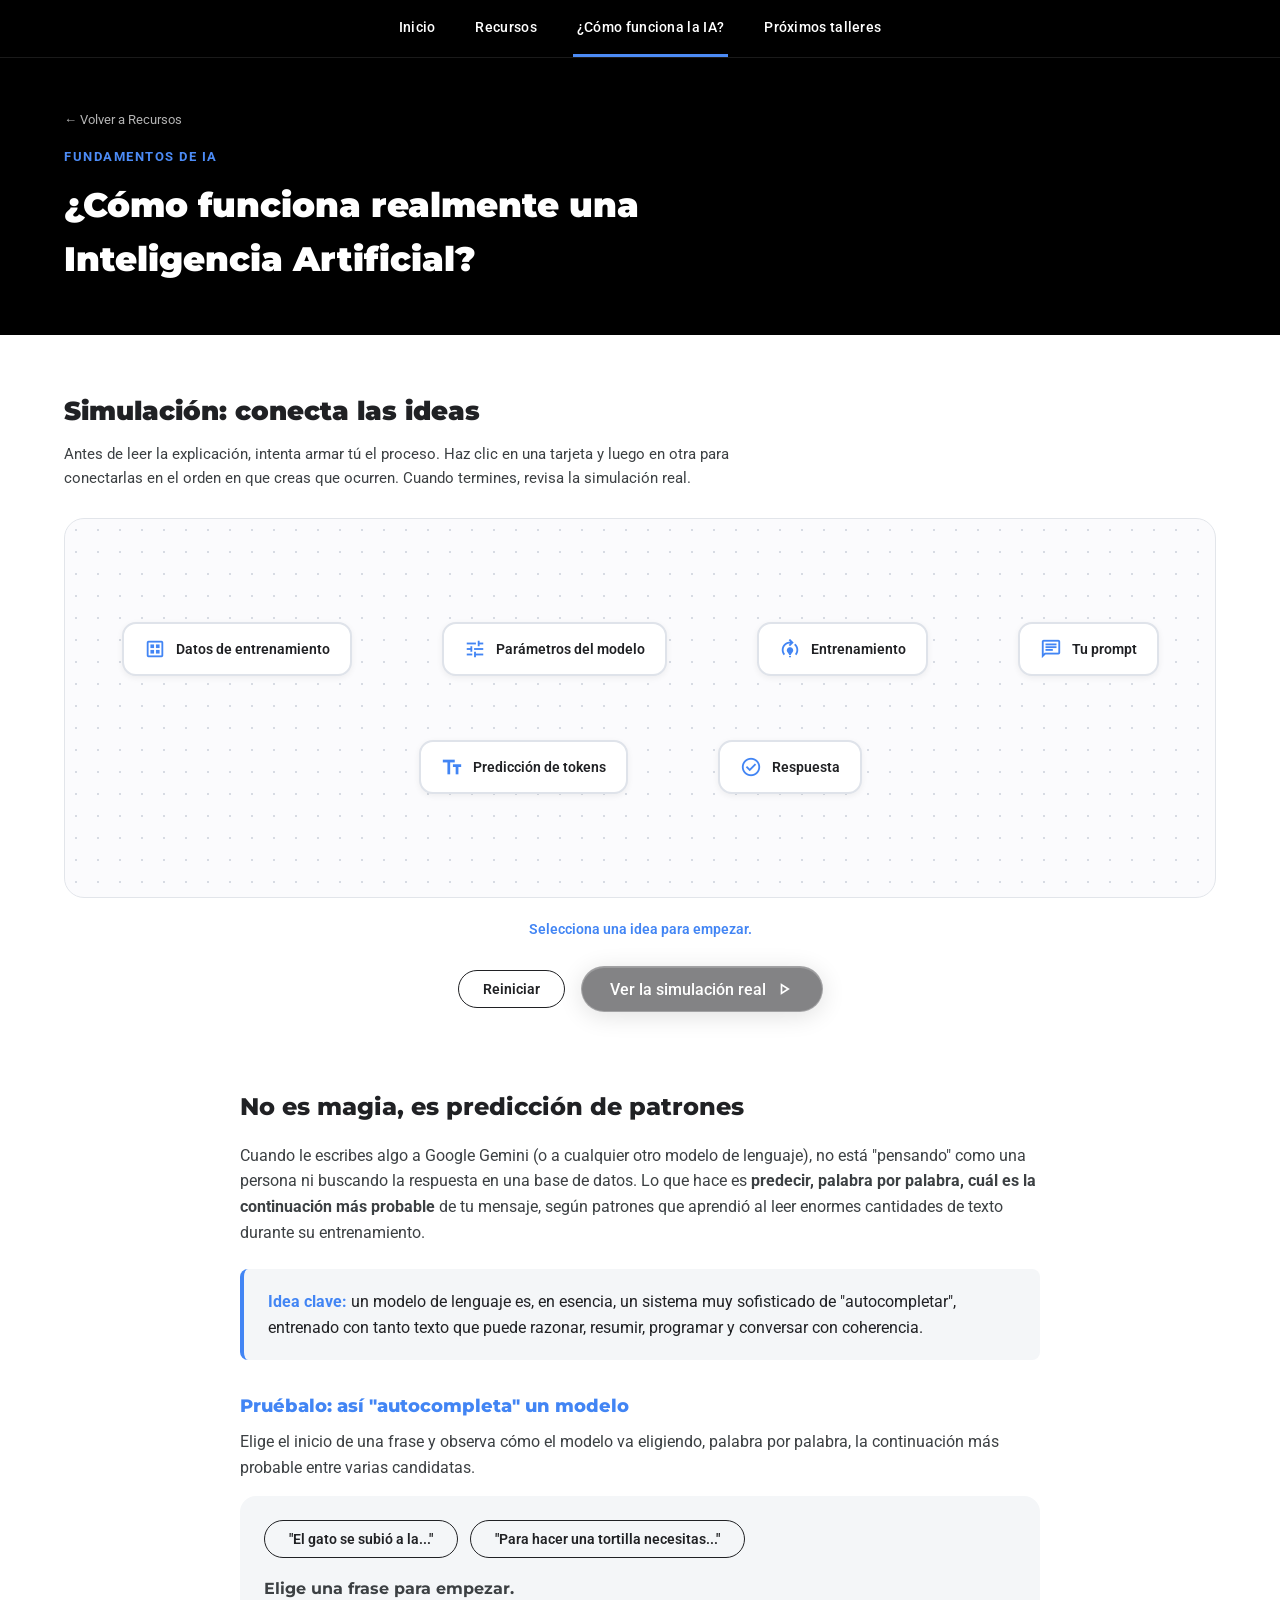
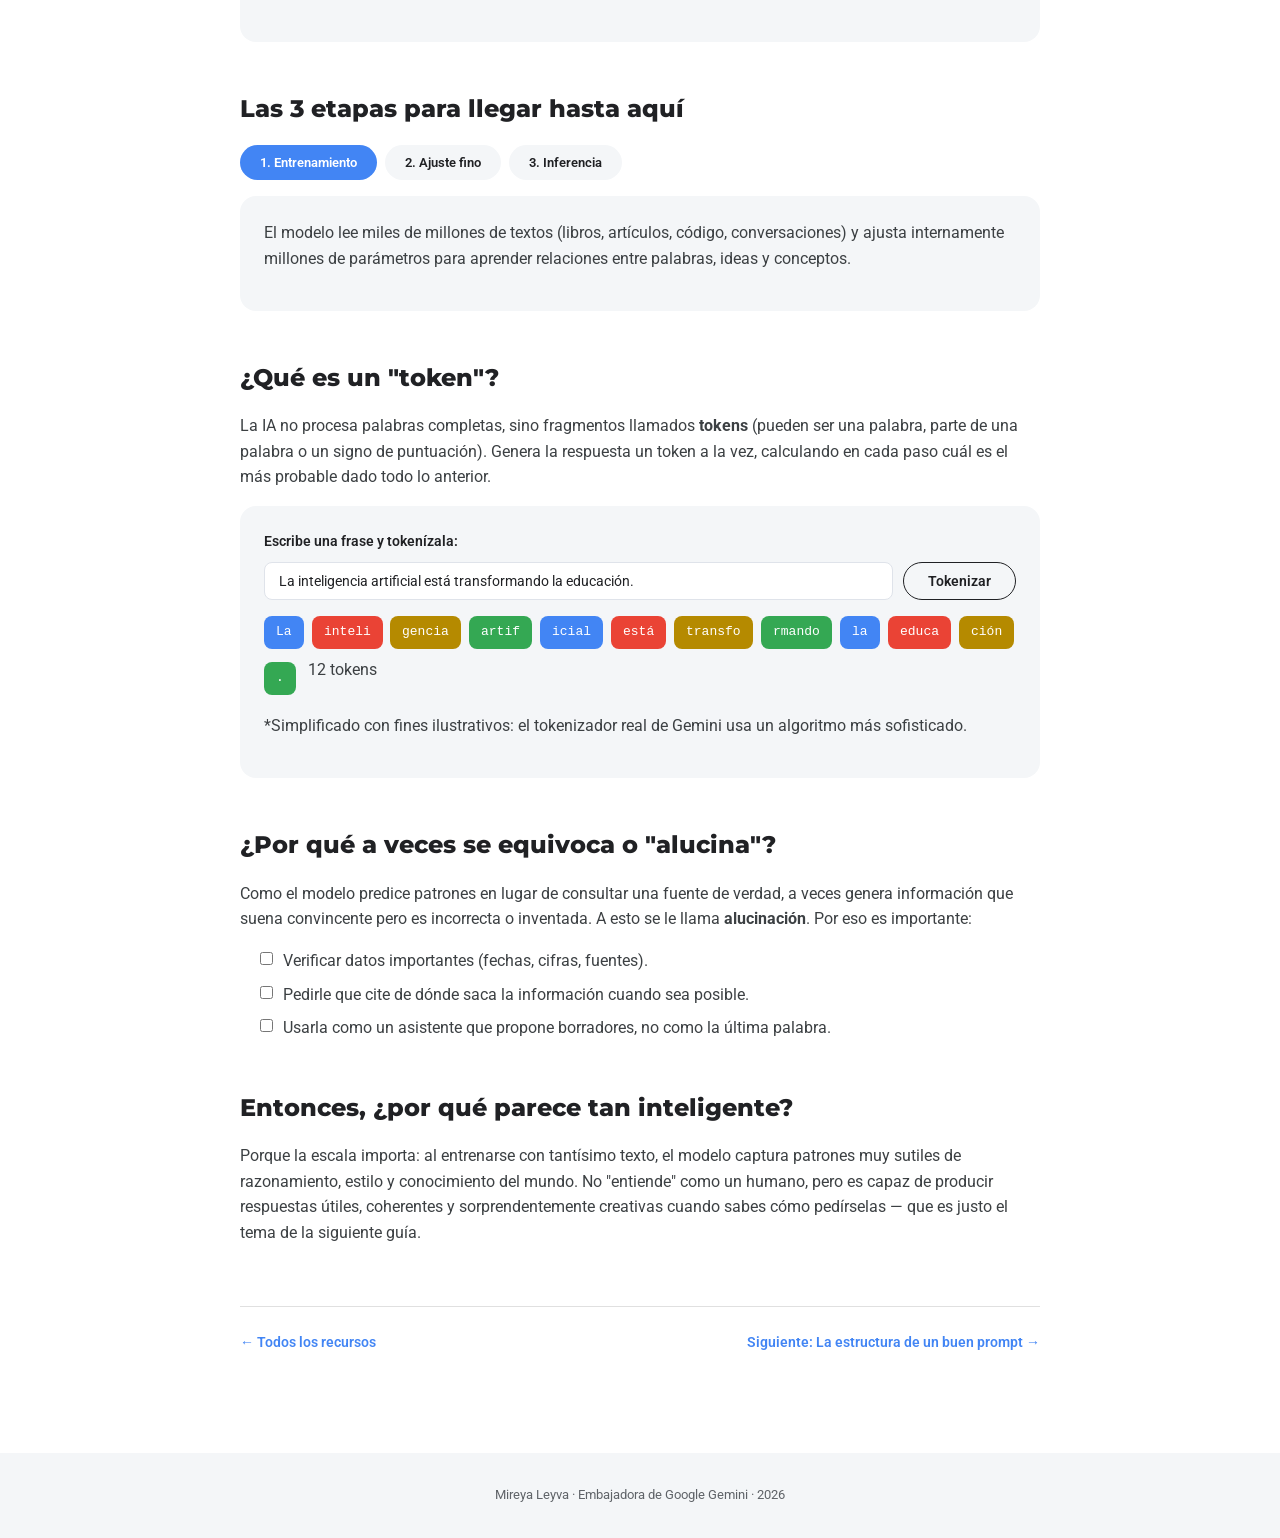
==== como-funciona-la-ia.html @ 9c5fc7ad "Sitio de Embajadora de Google Gemini - versión inicial Landing personal, hub de recursos con guías i" ====
<!doctype html>
<html lang="es">
  <head>
    <meta charset="UTF-8" />
    <meta name="viewport" content="width=device-width, initial-scale=1.0" />
    <title>¿Cómo funciona la IA? | Mireya Leyva - Embajadora de Google Gemini</title>
    <link rel="preconnect" href="https://fonts.googleapis.com" />
    <link rel="preconnect" href="https://fonts.gstatic.com" crossorigin />
    <link
      href="https://fonts.googleapis.com/css2?family=Montserrat:wght@700;800;900&family=Roboto:wght@400;500;700&display=swap"
      rel="stylesheet"
    />
    <link
      href="https://fonts.googleapis.com/css2?family=Material+Symbols+Outlined:opsz,wght,FILL,GRAD@20..48,100..700,0..1,-50..200"
      rel="stylesheet"
    />
    <link rel="stylesheet" href="styles.css" />
  </head>
  <body>
    <nav class="site-nav">
      <div class="container">
        <a href="index.html">Inicio</a>
        <a href="recursos.html">Recursos</a>
        <a href="como-funciona-la-ia.html" class="active">¿Cómo funciona la IA?</a>
        <a href="proximos-talleres.html">Próximos talleres</a>
      </div>
    </nav>

    <header class="content-hero">
      <div class="container">
        <a href="recursos.html" class="breadcrumb">← Volver a Recursos</a>
        <span class="content-kicker">Fundamentos de IA</span>
        <h1>¿Cómo funciona realmente una Inteligencia Artificial?</h1>
      </div>
    </header>

    <main>
      <section class="pizarra-section">
        <div class="container">
          <h2 class="pizarra-heading">Simulación: conecta las ideas</h2>
          <p class="pizarra-subtitle">
            Antes de leer la explicación, intenta armar tú el proceso. Haz
            clic en una tarjeta y luego en otra para conectarlas en el orden
            en que creas que ocurren. Cuando termines, revisa la simulación
            real.
          </p>

          <div class="pizarra reveal" id="pizarra">
            <svg class="pizarra-lines" id="pizarraLines"></svg>
            <div class="pizarra-nodes">
              <div class="pizarra-node" data-id="datos">
                <span class="icon material-symbols-outlined" aria-hidden="true">dataset</span>
                Datos de entrenamiento
              </div>
              <div class="pizarra-node" data-id="parametros">
                <span class="icon material-symbols-outlined" aria-hidden="true">tune</span>
                Parámetros del modelo
              </div>
              <div class="pizarra-node" data-id="entrenamiento">
                <span class="icon material-symbols-outlined" aria-hidden="true">model_training</span>
                Entrenamiento
              </div>
              <div class="pizarra-node" data-id="prompt">
                <span class="icon material-symbols-outlined" aria-hidden="true">chat</span>
                Tu prompt
              </div>
              <div class="pizarra-node" data-id="token">
                <span class="icon material-symbols-outlined" aria-hidden="true">text_fields</span>
                Predicción de tokens
              </div>
              <div class="pizarra-node" data-id="respuesta">
                <span class="icon material-symbols-outlined" aria-hidden="true">check_circle</span>
                Respuesta
              </div>
            </div>
          </div>

          <p class="pizarra-caption" id="pizarraCaption">Selecciona una idea para empezar.</p>

          <div class="pizarra-actions">
            <button type="button" class="btn-outline" id="pizarraReset">Reiniciar</button>
            <button type="button" class="btn-black-pill" id="pizarraSimulate">
              Ver la simulación real
              <span class="icon material-symbols-outlined" aria-hidden="true">play_arrow</span>
            </button>
          </div>
        </div>
      </section>

      <article class="content-body container">
        <h2>No es magia, es predicción de patrones</h2>
        <p>
          Cuando le escribes algo a Google Gemini (o a cualquier otro modelo de
          lenguaje), no está "pensando" como una persona ni buscando la
          respuesta en una base de datos. Lo que hace es
          <strong>predecir, palabra por palabra, cuál es la continuación más
          probable</strong> de tu mensaje, según patrones que aprendió al leer
          enormes cantidades de texto durante su entrenamiento.
        </p>

        <div class="callout">
          <strong>Idea clave:</strong> un modelo de lenguaje es, en esencia, un
          sistema muy sofisticado de "autocompletar", entrenado con tanto
          texto que puede razonar, resumir, programar y conversar con
          coherencia.
        </div>

        <h3 class="demo-heading">Pruébalo: así "autocompleta" un modelo</h3>
        <p>
          Elige el inicio de una frase y observa cómo el modelo va eligiendo,
          palabra por palabra, la continuación más probable entre varias
          candidatas.
        </p>

        <div class="autocomplete-demo reveal" id="autocompleteDemo">
          <div class="autocomplete-examples">
            <button type="button" class="btn-outline" data-example="gato">
              "El gato se subió a la..."
            </button>
            <button type="button" class="btn-outline" data-example="tortilla">
              "Para hacer una tortilla necesitas..."
            </button>
          </div>
          <p class="autocomplete-sentence" id="autocompleteSentence">
            Elige una frase para empezar.
          </p>
          <div class="autocomplete-bars" id="autocompleteBars"></div>
        </div>

        <h2>Las 3 etapas para llegar hasta aquí</h2>

        <div class="stepper reveal" id="etapasStepper">
          <div class="stepper-tabs">
            <button type="button" class="stepper-tab active" data-step="0">1. Entrenamiento</button>
            <button type="button" class="stepper-tab" data-step="1">2. Ajuste fino</button>
            <button type="button" class="stepper-tab" data-step="2">3. Inferencia</button>
          </div>
          <div class="stepper-panel" data-panel="0">
            <p>
              El modelo lee miles de millones de textos (libros, artículos,
              código, conversaciones) y ajusta internamente millones de
              parámetros para aprender relaciones entre palabras, ideas y
              conceptos.
            </p>
          </div>
          <div class="stepper-panel" data-panel="1" hidden>
            <p>
              Se le entrena específicamente para seguir instrucciones, ser
              útil y evitar respuestas dañinas, muchas veces con
              retroalimentación humana.
            </p>
          </div>
          <div class="stepper-panel" data-panel="2" hidden>
            <p>
              Es lo que pasa cuando tú le escribes un prompt. El modelo ya no
              aprende en ese momento; solo usa todo lo que aprendió antes para
              generar una respuesta, token por token.
            </p>
          </div>
        </div>

        <h2>¿Qué es un "token"?</h2>
        <p>
          La IA no procesa palabras completas, sino fragmentos llamados
          <strong>tokens</strong> (pueden ser una palabra, parte de una palabra
          o un signo de puntuación). Genera la respuesta un token a la vez,
          calculando en cada paso cuál es el más probable dado todo lo anterior.
        </p>

        <div class="tokenizer-demo reveal">
          <label class="tokenizer-label" for="tokenizerInput">Escribe una frase y tokenízala:</label>
          <div class="tokenizer-controls">
            <input
              type="text"
              id="tokenizerInput"
              value="La inteligencia artificial está transformando la educación."
            />
            <button type="button" class="btn-outline" id="tokenizerBtn">Tokenizar</button>
          </div>
          <div class="token-chips" id="tokenChips"></div>
          <p class="tokenizer-note">
            *Simplificado con fines ilustrativos: el tokenizador real de
            Gemini usa un algoritmo más sofisticado.
          </p>
        </div>

        <h2>¿Por qué a veces se equivoca o "alucina"?</h2>
        <p>
          Como el modelo predice patrones en lugar de consultar una fuente de
          verdad, a veces genera información que suena convincente pero es
          incorrecta o inventada. A esto se le llama
          <strong>alucinación</strong>. Por eso es importante:
        </p>
        <ul class="checklist reveal">
          <li>
            <label><input type="checkbox" /> Verificar datos importantes (fechas, cifras, fuentes).</label>
          </li>
          <li>
            <label><input type="checkbox" /> Pedirle que cite de dónde saca la información cuando sea posible.</label>
          </li>
          <li>
            <label><input type="checkbox" /> Usarla como un asistente que propone borradores, no como la última palabra.</label>
          </li>
        </ul>

        <h2>Entonces, ¿por qué parece tan inteligente?</h2>
        <p>
          Porque la escala importa: al entrenarse con tantísimo texto, el
          modelo captura patrones muy sutiles de razonamiento, estilo y
          conocimiento del mundo. No "entiende" como un humano, pero es capaz
          de producir respuestas útiles, coherentes y sorprendentemente
          creativas cuando sabes cómo pedírselas — que es justo el tema de la
          siguiente guía.
        </p>

        <div class="content-nav-footer">
          <a href="recursos.html">← Todos los recursos</a>
          <a href="estructura-de-prompts.html">Siguiente: La estructura de un buen prompt →</a>
        </div>
      </article>
    </main>

    <footer class="site-footer">
      <p>Mireya Leyva · Embajadora de Google Gemini · 2026</p>
    </footer>

    <script>
      (function () {
        var board = document.getElementById("pizarra");
        var svg = document.getElementById("pizarraLines");
        var caption = document.getElementById("pizarraCaption");
        var resetBtn = document.getElementById("pizarraReset");
        var simulateBtn = document.getElementById("pizarraSimulate");
        var nodeEls = Array.prototype.slice.call(board.querySelectorAll(".pizarra-node"));

        var descriptions = {
          datos: "Miles de millones de textos: libros, artículos, código, conversaciones.",
          parametros: 'Los "controles" internos del modelo que se ajustan al aprender.',
          entrenamiento: "El modelo ajusta sus parámetros leyendo los datos una y otra vez.",
          prompt: "El texto que tú escribes cuando le pides algo a la IA.",
          token: "El modelo ya entrenado predice, token por token, la continuación más probable.",
          respuesta: "El texto final que ves en pantalla, construido token a token."
        };

        var correctEdges = [
          ["datos", "entrenamiento", "Los datos de entrenamiento alimentan el entrenamiento del modelo."],
          ["parametros", "entrenamiento", "Los parámetros se ajustan durante ese entrenamiento."],
          ["entrenamiento", "token", "Un modelo ya entrenado pasa a predecir tokens."],
          ["prompt", "token", "Tu prompt es el punto de partida de esa predicción."],
          ["token", "respuesta", "Token a token, se construye la respuesta final."]
        ];

        var userEdges = {};
        var selectedId = null;
        var simTimer = null;

        function edgeKey(a, b) {
          return [a, b].sort().join("|");
        }

        function nodeEl(id) {
          return board.querySelector('[data-id="' + id + '"]');
        }

        function redrawLines() {
          svg.innerHTML = "";
          var boardRect = board.getBoundingClientRect();
          svg.setAttribute("width", boardRect.width);
          svg.setAttribute("height", boardRect.height);
          Object.keys(userEdges).forEach(function (key) {
            var ids = key.split("|");
            var a = nodeEl(ids[0]);
            var b = nodeEl(ids[1]);
            if (!a || !b) return;
            var aRect = a.getBoundingClientRect();
            var bRect = b.getBoundingClientRect();
            var line = document.createElementNS("http://www.w3.org/2000/svg", "line");
            line.setAttribute("x1", aRect.left + aRect.width / 2 - boardRect.left);
            line.setAttribute("y1", aRect.top + aRect.height / 2 - boardRect.top);
            line.setAttribute("x2", bRect.left + bRect.width / 2 - boardRect.left);
            line.setAttribute("y2", bRect.top + bRect.height / 2 - boardRect.top);
            line.setAttribute("class", "pizarra-edge");
            svg.appendChild(line);
          });
        }

        function resetBoard() {
          if (simTimer) {
            clearTimeout(simTimer);
            simTimer = null;
          }
          userEdges = {};
          selectedId = null;
          nodeEls.forEach(function (el) {
            el.classList.remove("selected", "visited");
          });
          redrawLines();
          caption.textContent = "Selecciona una idea para empezar.";
        }

        nodeEls.forEach(function (el) {
          el.addEventListener("click", function () {
            if (simTimer) return;
            var id = el.getAttribute("data-id");
            if (selectedId === null) {
              selectedId = id;
              el.classList.add("selected");
              caption.textContent = descriptions[id];
            } else if (selectedId === id) {
              el.classList.remove("selected");
              selectedId = null;
              caption.textContent = "Selecciona una idea para empezar.";
            } else {
              var prevEl = nodeEl(selectedId);
              if (prevEl) prevEl.classList.remove("selected");
              var key = edgeKey(selectedId, id);
              if (userEdges[key]) {
                delete userEdges[key];
              } else {
                userEdges[key] = true;
              }
              selectedId = null;
              redrawLines();
            }
          });
        });

        resetBtn.addEventListener("click", resetBoard);

        simulateBtn.addEventListener("click", function () {
          resetBoard();
          var i = 0;
          function step() {
            if (i >= correctEdges.length) {
              caption.textContent = "Así fluye la información dentro de una IA generativa.";
              simTimer = null;
              return;
            }
            var edge = correctEdges[i];
            userEdges[edgeKey(edge[0], edge[1])] = true;
            redrawLines();
            var a = nodeEl(edge[0]);
            var b = nodeEl(edge[1]);
            if (a) a.classList.add("visited");
            if (b) b.classList.add("visited");
            caption.textContent = edge[2];
            i++;
            simTimer = setTimeout(step, 1400);
          }
          step();
        });

        window.addEventListener("resize", redrawLines);
      })();
    </script>

    <script>
      (function () {
        // --- Simulador de autocompletado ---
        var examples = {
          gato: {
            prefix: "El gato se subió a la",
            steps: [
              { chosen: "mesa", candidates: [["mesa", 42], ["silla", 23], ["ventana", 18], ["cama", 10], ["pared", 7]] },
              { chosen: "y", candidates: [["y", 55], [".", 20], ["para", 15], ["mientras", 10]] },
              { chosen: "miró", candidates: [["miró", 38], ["durmió", 30], ["saltó", 20], ["maulló", 12]] },
              { chosen: "por la ventana.", candidates: [["por la ventana.", 50], ["a todos.", 25], ["el jardín.", 25]] }
            ]
          },
          tortilla: {
            prefix: "Para hacer una tortilla necesitas",
            steps: [
              { chosen: "harina", candidates: [["harina", 47], ["huevos", 28], ["maíz", 15], ["agua", 10]] },
              { chosen: ",", candidates: [[",", 60], [" y", 25], [".", 15]] },
              { chosen: "agua", candidates: [["agua", 44], ["sal", 30], ["aceite", 26]] },
              { chosen: "y un poco de sal.", candidates: [["y un poco de sal.", 48], ["y calor.", 32], ["y tiempo.", 20]] }
            ]
          }
        };

        var sentenceEl = document.getElementById("autocompleteSentence");
        var barsEl = document.getElementById("autocompleteBars");
        var exampleBtns = document.querySelectorAll("[data-example]");
        var autoTimer = null;

        function clearAutoTimer() {
          if (autoTimer) {
            clearTimeout(autoTimer);
            autoTimer = null;
          }
        }

        function renderBars(candidates) {
          barsEl.innerHTML = "";
          candidates.forEach(function (c, idx) {
            var row = document.createElement("div");
            row.className = "bar-row";
            row.style.animationDelay = idx * 0.08 + "s";
            row.innerHTML =
              '<span class="bar-label">' + c[0] + '</span>' +
              '<span class="bar-track"><span class="bar-fill" style="width:' + c[1] + '%"></span></span>' +
              '<span class="bar-pct">' + c[1] + '%</span>';
            barsEl.appendChild(row);
          });
        }

        function runExample(key) {
          clearAutoTimer();
          exampleBtns.forEach(function (b) { b.disabled = true; });
          var example = examples[key];
          var sentence = example.prefix;
          sentenceEl.textContent = sentence;
          barsEl.innerHTML = "";
          var i = 0;

          function step() {
            if (i >= example.steps.length) {
              sentenceEl.textContent = sentence;
              barsEl.innerHTML = '<p class="autocomplete-done">Así arma un modelo su respuesta: un token a la vez.</p>';
              exampleBtns.forEach(function (b) { b.disabled = false; });
              autoTimer = null;
              return;
            }
            var s = example.steps[i];
            renderBars(s.candidates);
            autoTimer = setTimeout(function () {
              sentence += " " + s.chosen;
              sentenceEl.textContent = sentence;
              i++;
              autoTimer = setTimeout(step, 500);
            }, 900);
          }
          step();
        }

        exampleBtns.forEach(function (btn) {
          btn.addEventListener("click", function () {
            runExample(btn.getAttribute("data-example"));
          });
        });

        // --- Etapas: pestañas ---
        var stepper = document.getElementById("etapasStepper");
        if (stepper) {
          var tabs = stepper.querySelectorAll(".stepper-tab");
          var panels = stepper.querySelectorAll(".stepper-panel");
          tabs.forEach(function (tab) {
            tab.addEventListener("click", function () {
              var step = tab.getAttribute("data-step");
              tabs.forEach(function (t) { t.classList.remove("active"); });
              tab.classList.add("active");
              panels.forEach(function (p) {
                p.hidden = p.getAttribute("data-panel") !== step;
              });
            });
          });
        }

        // --- Tokenizador ---
        var tokenizerInput = document.getElementById("tokenizerInput");
        var tokenizerBtn = document.getElementById("tokenizerBtn");
        var tokenChips = document.getElementById("tokenChips");

        function fakeTokenize(text) {
          var raw = text.match(/[\wáéíóúüñÁÉÍÓÚÜÑ]+|[^\s\w]/g) || [];
          var tokens = [];
          raw.forEach(function (piece) {
            if (/^[\wáéíóúüñÁÉÍÓÚÜÑ]+$/.test(piece) && piece.length > 7) {
              var mid = Math.ceil(piece.length / 2);
              tokens.push(piece.slice(0, mid));
              tokens.push(piece.slice(mid));
            } else {
              tokens.push(piece);
            }
          });
          return tokens;
        }

        function renderTokens() {
          var tokens = fakeTokenize(tokenizerInput.value);
          tokenChips.innerHTML = "";
          tokens.forEach(function (tok, idx) {
            var chip = document.createElement("span");
            chip.className = "token-chip token-chip-" + (idx % 4);
            chip.style.animationDelay = idx * 0.05 + "s";
            chip.textContent = tok;
            tokenChips.appendChild(chip);
          });
          var countEl = document.createElement("p");
          countEl.className = "tokenizer-count";
          countEl.textContent = tokens.length + " tokens";
          tokenChips.appendChild(countEl);
        }

        if (tokenizerBtn) {
          tokenizerBtn.addEventListener("click", renderTokens);
          tokenizerInput.addEventListener("keydown", function (e) {
            if (e.key === "Enter") renderTokens();
          });
          renderTokens();
        }
      })();
    </script>

    <script src="main.js" defer></script>
  </body>
</html>
---- styles.css ----
/* 1. VARIABLES GLOBALES */
:root {
  --google-blue: #4285f4;
  --google-blue-light: #4c8bf5;
  --google-red: #ea4335;
  --google-yellow: #fbbc05;
  --google-green: #34a853;

  --black: #000000;
  --white: #ffffff;
  --bg-light: #f4f6f8;
  --text-main: #202124;

  --font-heading: "Montserrat", sans-serif;
  --font-body: "Roboto", sans-serif;
}

/* 2. ESTILOS BASE */
* {
  box-sizing: border-box;
  margin: 0;
  padding: 0;
}

body {
  font-family: var(--font-body);
  color: var(--text-main);
  line-height: 1.6;
  font-size: 16px;
  background-color: var(--white);
}

a {
  color: inherit;
}

.container {
  max-width: 1200px;
  margin: 0 auto;
  padding: 0 24px;
}

/* 3. SECCIÓN HERO (Fondo Negro Superior) */
.hero-section {
  background-color: var(--black);
  padding: 60px 24px;
  display: flex;
  justify-content: center;
  align-items: center;
  flex-direction: column;
}

.hero-content {
  display: flex;
  flex-direction: column;
  align-items: center;
  gap: 30px;
}

.hero-image-placeholder img {
  max-width: 300px;
  height: auto;
}

/* Hero de presentación personal */
.profile-hero {
  display: flex;
  align-items: center;
  gap: 48px;
  text-align: left;
}

.profile-photo-wrap {
  flex-shrink: 0;
  padding: 6px;
  border-radius: 28px;
  background: conic-gradient(
    from 180deg,
    var(--google-red) 0 45deg,
    var(--google-yellow) 45deg 135deg,
    var(--google-green) 135deg 225deg,
    var(--google-blue) 225deg 360deg
  );
}

.profile-photo {
  display: block;
  width: 220px;
  height: 220px;
  object-fit: cover;
  border-radius: 24px;
  border: 4px solid var(--black);
}

.profile-text {
  display: flex;
  flex-direction: column;
  gap: 10px;
  max-width: 520px;
}

.profile-eyebrow {
  font-family: var(--font-body);
  color: var(--google-blue-light);
  font-weight: 700;
  font-size: 13px;
  letter-spacing: 1.5px;
  text-transform: uppercase;
}

.profile-name {
  font-family: var(--font-heading);
  color: var(--white);
  font-size: 32px;
  font-weight: 900;
  letter-spacing: -0.5px;
}

.profile-bio {
  color: rgba(255, 255, 255, 0.75);
  font-size: 15px;
  line-height: 1.6;
}

/* Versión compacta del hero personal, para páginas secundarias */
.profile-hero-mini {
  display: flex;
  align-items: center;
  gap: 16px;
}

.profile-hero-mini .profile-photo-wrap {
  padding: 3px;
  border-radius: 18px;
}

.profile-hero-mini .profile-photo {
  width: 56px;
  height: 56px;
  border-radius: 14px;
  border-width: 2px;
}

.profile-hero-mini .badge-text {
  font-size: 15px;
}

.google-badge {
  background-color: var(--white);
  padding: 12px 32px;
  border-radius: 50px;
  display: flex;
  align-items: center;
  gap: 12px;
  box-shadow: 0 4px 6px rgba(0, 0, 0, 0.1);
  align-self: flex-start;
  margin-top: 6px;
}

.profile-social {
  display: flex;
  gap: 12px;
  margin-top: 6px;
}

.profile-social a {
  width: 38px;
  height: 38px;
  border-radius: 50%;
  background-color: rgba(255, 255, 255, 0.12);
  color: var(--white);
  display: flex;
  align-items: center;
  justify-content: center;
  transition: background-color 0.2s, transform 0.2s;
}

.profile-social a:hover {
  background-color: rgba(255, 255, 255, 0.24);
  transform: translateY(-2px);
}

.profile-social svg {
  width: 19px;
  height: 19px;
}

.g-logo {
  font-family: var(--font-heading);
  font-size: 24px;
  font-weight: 800;
}

.g-blue {
  background: conic-gradient(
    from 180deg,
    var(--google-red) 0 45deg,
    var(--google-yellow) 45deg 135deg,
    var(--google-green) 135deg 225deg,
    var(--google-blue) 225deg 360deg
  );
  -webkit-background-clip: text;
  background-clip: text;
  -webkit-text-fill-color: transparent;
}

.badge-text {
  font-family: var(--font-heading);
  font-size: 20px;
  font-weight: 700;
  color: var(--text-main);
  letter-spacing: -0.5px;
}

/* 4. NAVEGACIÓN */
.site-nav {
  background-color: var(--black);
  border-bottom: 1px solid rgba(255, 255, 255, 0.1);
  position: sticky;
  top: 0;
  z-index: 100;
}

.site-nav .container {
  display: flex;
  justify-content: center;
  gap: 32px;
  flex-wrap: wrap;
}

.site-nav a {
  display: inline-block;
  padding: 16px 4px;
  color: var(--white);
  text-decoration: none;
  font-family: var(--font-body);
  font-weight: 500;
  font-size: 14px;
  letter-spacing: 0.3px;
  border-bottom: 3px solid transparent;
  transition: border-color 0.2s;
}

.site-nav a:hover,
.site-nav a.active {
  border-bottom-color: var(--google-blue-light);
}

/* 5. SECCIÓN DE BIENVENIDA */
.welcome-section {
  padding: 80px 0;
  background-color: var(--white);
}

.layout-grid {
  display: grid;
  grid-template-columns: 1fr 2fr;
  gap: 60px;
  align-items: center;
}

.col-left {
  display: flex;
  flex-direction: column;
  align-items: center;
  gap: 30px;
}

.gemini-icon-placeholder img {
  max-width: 250px;
  height: auto;
}

.btn-black-pill {
  background: rgba(30, 30, 34, 0.55);
  backdrop-filter: blur(20px) saturate(180%);
  -webkit-backdrop-filter: blur(20px) saturate(180%);
  color: var(--white);
  text-decoration: none;
  padding: 12px 28px;
  border-radius: 50px;
  font-family: var(--font-body);
  font-size: 16px;
  font-weight: 500;
  display: inline-flex;
  align-items: center;
  gap: 8px;
  transition: background-color 0.2s, box-shadow 0.2s, transform 0.2s;
  border: 1px solid rgba(255, 255, 255, 0.25);
  box-shadow: 0 4px 24px rgba(0, 0, 0, 0.12), inset 0 1px 0 rgba(255, 255, 255, 0.2);
  cursor: pointer;
}

.btn-black-pill:hover {
  background: rgba(50, 50, 55, 0.65);
  transform: translateY(-1px);
  box-shadow: 0 6px 28px rgba(0, 0, 0, 0.16), inset 0 1px 0 rgba(255, 255, 255, 0.25);
}

/* Iconos (Material Symbols de fonts.google.com/icons) */
.icon {
  font-variation-settings: "FILL" 0, "wght" 400, "GRAD" 0, "opsz" 24;
  font-size: 20px;
  line-height: 1;
  vertical-align: middle;
  flex-shrink: 0;
  user-select: none;
}

.sparkle {
  font-size: 18px;
  color: currentColor;
}

.text-link {
  color: var(--google-blue);
  text-decoration: none;
  font-weight: 600;
  font-size: 14px;
  display: inline-flex;
  align-items: center;
  gap: 6px;
}

.text-link:hover {
  text-decoration: underline;
}

.hero-links {
  display: flex;
  flex-direction: column;
  align-items: center;
  gap: 16px;
}

.gemini-logo {
  width: 260px;
  max-width: 100%;
  height: auto;
}

/* Pantalla de intro al cargar la página */
.intro-splash {
  position: fixed;
  inset: 0;
  z-index: 9999;
  display: flex;
  align-items: center;
  justify-content: center;
  background-color: var(--white);
  animation: introFadeOut 3.2s ease forwards;
}

.intro-content {
  display: flex;
  flex-direction: column;
  align-items: center;
  gap: 28px;
  padding: 0 24px;
  text-align: center;
}

.intro-title {
  font-family: var(--font-heading);
  font-weight: 900;
  font-size: clamp(24px, 5vw, 44px);
  letter-spacing: -0.5px;
  color: var(--text-main);
  line-height: 1.2;
}

.wave-letter {
  display: inline-block;
  animation: waveLetter 1.6s ease-in-out infinite;
}

@keyframes waveLetter {
  0%,
  60%,
  100% {
    transform: translateY(0);
  }
  30% {
    transform: translateY(-10px);
  }
}

.intro-splash img {
  width: min(380px, 75vw);
  height: auto;
}

@keyframes introFadeOut {
  0%,
  65% {
    opacity: 1;
    visibility: visible;
  }
  100% {
    opacity: 0;
    visibility: hidden;
  }
}


.col-right {
  display: flex;
  flex-direction: column;
  gap: 20px;
}

.title-blue {
  font-family: var(--font-heading);
  color: var(--google-blue-light);
  font-size: 32px;
  font-weight: 900;
  margin-bottom: 10px;
  letter-spacing: -0.5px;
}

.col-right p {
  color: #3c4043;
  font-size: 15px;
  line-height: 1.6;
  margin-bottom: 8px;
}

/* 6. BANNERS INFERIORES */
.banner-black {
  background-color: var(--black);
  padding: 40px 24px;
  text-align: center;
}

.banner-black h2 {
  font-family: var(--font-heading);
  color: var(--white);
  font-size: 28px;
  font-weight: 900;
  letter-spacing: 1px;
}

.about-section {
  background-color: var(--bg-light);
  padding: 60px 0;
}

.about-section p {
  color: #3c4043;
  font-size: 15px;
  margin-bottom: 16px;
  max-width: 900px;
}

.about-grid {
  display: grid;
  grid-template-columns: repeat(3, 1fr);
  gap: 24px;
  margin-top: 32px;
}

.about-card {
  background-color: var(--white);
  border-radius: 16px;
  padding: 28px;
  box-shadow: 0 2px 8px rgba(0, 0, 0, 0.06);
}

.about-card h3 {
  font-family: var(--font-heading);
  font-size: 18px;
  margin-bottom: 10px;
  color: var(--text-main);
  display: flex;
  align-items: center;
  gap: 10px;
}

.about-card .icon {
  font-size: 24px;
  color: var(--google-blue);
}

.about-card:nth-child(2) .icon {
  color: var(--google-red);
}

.about-card:nth-child(3) .icon {
  color: var(--google-green);
}

.about-card p {
  font-size: 14px;
  margin-bottom: 0;
}

/* 7. HUB DE RECURSOS */
.resources-section {
  padding: 80px 0;
  background-color: var(--white);
}

.publications-section {
  padding: 80px 0;
  background-color: var(--bg-light);
}

.ig-grid {
  display: grid;
  grid-template-columns: repeat(auto-fit, minmax(300px, 1fr));
  gap: 24px;
  justify-items: center;
  overflow-x: hidden;
}

.ig-grid iframe {
  max-width: 100% !important;
}

.resources-intro {
  max-width: 700px;
  margin-bottom: 40px;
}

.resources-intro p {
  color: #3c4043;
  font-size: 15px;
}

.resources-grid {
  display: grid;
  grid-template-columns: repeat(auto-fit, minmax(280px, 1fr));
  gap: 24px;
}

.resource-card {
  display: flex;
  flex-direction: column;
  gap: 12px;
  background-color: var(--bg-light);
  border-radius: 16px;
  padding: 28px;
  text-decoration: none;
  color: var(--text-main);
  transition: transform 0.2s, box-shadow 0.2s;
}

.resource-card:hover {
  transform: translateY(-4px);
  box-shadow: 0 8px 20px rgba(0, 0, 0, 0.1);
}

.resource-card .resource-icon {
  font-size: 32px;
  color: var(--google-blue);
}

.resources-grid .resource-card:nth-of-type(2) .resource-icon {
  color: var(--google-red);
}

.resources-grid .resource-card:nth-of-type(3) .resource-icon {
  color: var(--google-green);
}

.resource-card h3 {
  font-family: var(--font-heading);
  font-size: 18px;
  font-weight: 800;
}

.resource-card p {
  font-size: 14px;
  color: #3c4043;
  flex-grow: 1;
}

.resource-card .resource-link {
  font-weight: 600;
  font-size: 14px;
  color: var(--google-blue);
}

/* 8. PIZARRA INTERACTIVA (simulación) */
.pizarra-section {
  padding: 56px 0 16px;
}

.pizarra-heading {
  font-family: var(--font-heading);
  font-size: 26px;
  font-weight: 900;
  color: var(--text-main);
  margin-bottom: 10px;
}

.pizarra-subtitle {
  color: #3c4043;
  font-size: 15px;
  max-width: 700px;
  margin-bottom: 28px;
}

.pizarra {
  position: relative;
  min-height: 380px;
  background-color: #fbfbfd;
  background-image: radial-gradient(circle, #d7dbe3 1.5px, transparent 1.5px);
  background-size: 22px 22px;
  border: 1px solid #e2e5ea;
  border-radius: 20px;
  padding: 56px;
  display: flex;
  align-items: center;
}

.pizarra-lines {
  position: absolute;
  inset: 0;
  pointer-events: none;
}

.pizarra-edge {
  stroke: var(--google-blue);
  stroke-width: 2.5;
  stroke-linecap: round;
}

.pizarra-nodes {
  position: relative;
  z-index: 2;
  display: flex;
  flex-wrap: wrap;
  gap: 64px 90px;
  justify-content: center;
  align-items: center;
  width: 100%;
}

.pizarra-node {
  display: flex;
  align-items: center;
  gap: 10px;
  background-color: var(--white);
  border: 2px solid #dfe3ea;
  border-radius: 14px;
  padding: 14px 20px;
  font-family: var(--font-body);
  font-weight: 600;
  font-size: 14px;
  color: var(--text-main);
  cursor: pointer;
  box-shadow: 0 2px 6px rgba(0, 0, 0, 0.06);
  transition: border-color 0.2s, transform 0.2s, box-shadow 0.2s;
  user-select: none;
}

.pizarra-node:hover {
  transform: translateY(-2px);
  box-shadow: 0 6px 16px rgba(0, 0, 0, 0.1);
}

.pizarra-node .icon {
  color: var(--google-blue);
  font-size: 22px;
}

.pizarra-node.selected {
  border-color: var(--google-blue);
  box-shadow: 0 0 0 3px rgba(66, 133, 244, 0.2);
}

.pizarra-node.visited {
  border-color: var(--google-green);
}

.pizarra-node.visited .icon {
  color: var(--google-green);
}

.pizarra-caption {
  margin-top: 20px;
  min-height: 24px;
  font-size: 14px;
  font-weight: 600;
  color: var(--google-blue);
  text-align: center;
}

.pizarra-actions {
  display: flex;
  justify-content: center;
  align-items: center;
  gap: 16px;
  margin-top: 24px;
  flex-wrap: wrap;
}

.btn-outline {
  background: transparent;
  color: var(--text-main);
  border: 1.5px solid var(--text-main);
  padding: 10px 24px;
  border-radius: 50px;
  font-family: var(--font-body);
  font-size: 14px;
  font-weight: 600;
  cursor: pointer;
  transition: background-color 0.2s, color 0.2s;
}

.btn-outline:hover {
  background-color: var(--text-main);
  color: var(--white);
}

.btn-outline:disabled {
  opacity: 0.5;
  cursor: default;
}

.demo-heading {
  font-family: var(--font-heading);
  font-size: 18px;
  font-weight: 800;
  color: var(--google-blue);
  margin-top: 32px;
  margin-bottom: 8px;
}

/* Simulador de autocompletado */
.autocomplete-demo {
  background-color: var(--bg-light);
  border-radius: 16px;
  padding: 24px;
  margin: 16px 0 24px;
}

.autocomplete-examples {
  display: flex;
  flex-wrap: wrap;
  gap: 12px;
  margin-bottom: 18px;
}

.autocomplete-sentence {
  font-family: var(--font-heading);
  font-size: 17px;
  font-weight: 700;
  color: var(--text-main);
  min-height: 26px;
  margin-bottom: 16px;
}

.autocomplete-bars {
  display: flex;
  flex-direction: column;
  gap: 10px;
}

.bar-row {
  display: grid;
  grid-template-columns: 120px 1fr 44px;
  align-items: center;
  gap: 10px;
  font-size: 13px;
}

.bar-label {
  font-weight: 600;
  color: var(--text-main);
  white-space: nowrap;
  overflow: hidden;
  text-overflow: ellipsis;
}

.bar-track {
  background-color: #e4e7ec;
  border-radius: 6px;
  height: 10px;
  overflow: hidden;
}

.bar-fill {
  display: block;
  height: 100%;
  background-color: var(--google-blue);
  border-radius: 6px;
  transition: width 0.4s ease;
}

.bar-pct {
  font-weight: 600;
  color: #5f6368;
  text-align: right;
}

.autocomplete-done {
  font-size: 13px;
  color: var(--google-green);
  font-weight: 600;
  margin-bottom: 0;
}

/* Pestañas de las 3 etapas */
.stepper {
  margin: 16px 0 24px;
}

.stepper-tabs {
  display: flex;
  flex-wrap: wrap;
  gap: 8px;
  margin-bottom: 16px;
}

.stepper-tab {
  background-color: var(--bg-light);
  border: none;
  border-radius: 50px;
  padding: 10px 20px;
  font-family: var(--font-body);
  font-size: 13px;
  font-weight: 600;
  color: var(--text-main);
  cursor: pointer;
  transition: background-color 0.2s, color 0.2s;
}

.stepper-tab.active {
  background-color: var(--google-blue);
  color: var(--white);
}

.stepper-panel {
  background-color: var(--bg-light);
  border-radius: 16px;
  padding: 24px;
}

.stepper-panel p {
  margin-bottom: 0;
}

/* Tokenizador en vivo */
.tokenizer-demo {
  background-color: var(--bg-light);
  border-radius: 16px;
  padding: 24px;
  margin: 16px 0 24px;
}

.tokenizer-label {
  display: block;
  font-weight: 600;
  font-size: 14px;
  margin-bottom: 10px;
}

.tokenizer-controls {
  display: flex;
  flex-wrap: wrap;
  gap: 10px;
  margin-bottom: 16px;
}

.tokenizer-controls input {
  flex: 1;
  min-width: 220px;
  padding: 10px 14px;
  border: 1.5px solid #dfe3ea;
  border-radius: 8px;
  font-family: var(--font-body);
  font-size: 14px;
  color: var(--text-main);
}

.tokenizer-controls input:focus {
  outline: none;
  border-color: var(--google-blue);
}

.token-chips {
  display: flex;
  flex-wrap: wrap;
  gap: 8px;
  align-items: center;
}

.token-chip {
  display: inline-block;
  padding: 6px 12px;
  border-radius: 8px;
  font-family: "Roboto Mono", monospace;
  font-size: 13px;
  font-weight: 500;
  color: var(--white);
}

.token-chip-0 {
  background-color: var(--google-blue);
}

.token-chip-1 {
  background-color: var(--google-red);
}

.token-chip-2 {
  background-color: #b58a00;
}

.token-chip-3 {
  background-color: var(--google-green);
}

.tokenizer-count {
  font-size: 13px;
  color: #5f6368;
  margin-bottom: 0;
  margin-left: 4px;
}

.tokenizer-note {
  font-size: 12px;
  color: #80868b;
  margin-top: 14px;
  margin-bottom: 0;
}

/* Checklist con checkboxes */
.checklist {
  list-style: none;
  margin-left: 0;
}

.checklist li {
  margin-bottom: 10px;
}

.checklist label {
  display: flex;
  align-items: flex-start;
  gap: 10px;
  cursor: pointer;
}

.checklist input[type="checkbox"] {
  margin-top: 4px;
  accent-color: var(--google-blue);
  flex-shrink: 0;
}

.checklist li:has(input:checked) {
  color: #9aa0a6;
  text-decoration: line-through;
}

/* 9. PÁGINAS DE CONTENIDO (recurso individual) */
.content-hero {
  background-color: var(--black);
  padding: 48px 24px;
}

.breadcrumb {
  color: rgba(255, 255, 255, 0.7);
  font-size: 13px;
  text-decoration: none;
  display: inline-block;
  margin-bottom: 16px;
}

.breadcrumb:hover {
  color: var(--white);
}

.content-hero h1 {
  font-family: var(--font-heading);
  color: var(--white);
  font-size: 34px;
  font-weight: 900;
  max-width: 800px;
}

.content-hero .content-kicker {
  font-family: var(--font-body);
  color: var(--google-blue-light);
  font-weight: 700;
  font-size: 13px;
  letter-spacing: 1.5px;
  text-transform: uppercase;
  margin-bottom: 10px;
  display: block;
}

.content-body {
  padding: 60px 0 100px;
  max-width: 800px;
  margin: 0 auto;
}

.content-body h2 {
  font-family: var(--font-heading);
  color: var(--text-main);
  font-size: 24px;
  font-weight: 800;
  margin-top: 48px;
  margin-bottom: 16px;
}

.content-body h2:first-child {
  margin-top: 0;
}

.content-body p {
  color: #3c4043;
  font-size: 16px;
  margin-bottom: 16px;
}

.content-body ul,
.content-body ol {
  color: #3c4043;
  font-size: 16px;
  margin: 0 0 20px 20px;
}

.content-body li {
  margin-bottom: 8px;
}

.callout {
  background-color: var(--bg-light);
  border-left: 4px solid var(--google-blue);
  border-radius: 8px;
  padding: 20px 24px;
  margin: 24px 0;
}

.callout strong {
  color: var(--google-blue);
}

.prompt-example {
  background-color: var(--text-main);
  color: #e8eaed;
  border-radius: 12px;
  padding: 20px 24px;
  font-family: "Roboto Mono", monospace;
  font-size: 14px;
  line-height: 1.7;
  margin: 20px 0;
  white-space: pre-wrap;
  overflow-x: auto;
}

.prompt-anatomy {
  display: grid;
  gap: 14px;
  margin: 24px 0;
}

.prompt-anatomy .part {
  display: grid;
  grid-template-columns: 140px 1fr;
  gap: 16px;
  align-items: start;
  padding: 14px 0;
  border-bottom: 1px solid #e0e0e0;
}

.prompt-anatomy .part:last-child {
  border-bottom: none;
}

.prompt-anatomy .part-label {
  font-family: var(--font-heading);
  font-weight: 800;
  font-size: 13px;
  color: var(--google-blue);
  text-transform: uppercase;
  letter-spacing: 0.5px;
}

.prompt-anatomy .part p {
  margin-bottom: 0;
  font-size: 14px;
}

.empty-state {
  display: flex;
  flex-direction: column;
  align-items: center;
  gap: 12px;
  text-align: center;
  background-color: var(--bg-light);
  border-radius: 16px;
  padding: 48px 24px;
  margin: 32px 0;
}

.empty-state .icon {
  font-size: 40px;
  color: var(--google-blue);
}

.empty-state p {
  max-width: 420px;
  margin-bottom: 0;
}

.content-nav-footer {
  display: flex;
  justify-content: space-between;
  margin-top: 60px;
  padding-top: 24px;
  border-top: 1px solid #e0e0e0;
}

.content-nav-footer a {
  font-weight: 600;
  font-size: 14px;
  color: var(--google-blue);
  text-decoration: none;
}

/* 10. FOOTER */
.site-footer {
  background-color: var(--bg-light);
  padding: 32px 24px;
  text-align: center;
}

.site-footer p {
  font-size: 13px;
  color: #5f6368;
}

/* 11. RESPONSIVO */
@media (max-width: 900px) {
  .profile-hero {
    flex-direction: column;
    text-align: center;
    gap: 24px;
  }

  .profile-text {
    align-items: center;
  }

  .profile-photo {
    width: 180px;
    height: 180px;
  }

  .google-badge {
    align-self: center;
  }

  .layout-grid {
    grid-template-columns: 1fr;
    text-align: center;
    gap: 40px;
  }

  .col-right {
    text-align: left;
  }

  .title-blue {
    font-size: 26px;
  }

  .badge-text {
    font-size: 16px;
  }

  .banner-black h2 {
    font-size: 20px;
  }

  .about-grid {
    grid-template-columns: 1fr;
  }

  .site-nav .container {
    gap: 16px;
  }

  .content-hero h1 {
    font-size: 26px;
  }

  .prompt-anatomy .part {
    grid-template-columns: 1fr;
    gap: 4px;
  }

  .pizarra {
    padding: 24px 16px;
  }

  .pizarra-nodes {
    gap: 40px 32px;
  }

  .pizarra-node {
    font-size: 13px;
    padding: 12px 16px;
  }

  .resources-grid {
    grid-template-columns: 1fr;
  }

  .ig-grid {
    grid-template-columns: 1fr;
  }

  .profile-name {
    font-size: 26px;
  }

  .content-body {
    padding: 40px 0 60px;
  }

  .about-card,
  .resource-card {
    padding: 22px;
  }
}

/* Teléfonos pequeños */
@media (max-width: 480px) {
  .container {
    padding: 0 16px;
  }

  .site-nav a {
    padding: 12px 8px;
    font-size: 12.5px;
  }

  .site-nav .container {
    gap: 4px;
  }

  .hero-section {
    padding: 40px 16px;
  }

  .profile-name {
    font-size: 22px;
  }

  .profile-bio {
    font-size: 14px;
  }

  .intro-title {
    font-size: clamp(20px, 7vw, 30px);
  }

  .gemini-logo {
    width: 200px;
  }

  .btn-black-pill {
    padding: 11px 20px;
    font-size: 14px;
  }

  .autocomplete-examples .btn-outline {
    font-size: 12.5px;
    padding: 8px 16px;
  }

  .bar-row {
    grid-template-columns: 76px 1fr 32px;
    gap: 6px;
    font-size: 11.5px;
  }

  .bar-label {
    font-size: 11.5px;
  }

  .tokenizer-controls input {
    min-width: 0;
    width: 100%;
  }

  .stepper-tab {
    font-size: 12px;
    padding: 8px 14px;
  }

  .pizarra-node {
    font-size: 12px;
    padding: 10px 14px;
  }

  .pizarra-nodes {
    gap: 32px 20px;
  }

  .content-hero h1 {
    font-size: 22px;
  }

  .pizarra-heading {
    font-size: 21px;
  }
}

/* 12. ANIMACIONES */

/* Aparición al hacer scroll */
@keyframes revealIn {
  from {
    opacity: 0;
    transform: translateY(46px) scale(0.92);
  }
  55% {
    opacity: 1;
  }
  to {
    opacity: 1;
    transform: translateY(0) scale(1);
  }
}

.reveal {
  opacity: 0;
  transform: translateY(46px) scale(0.92);
  will-change: opacity, transform;
}

.reveal.in-view {
  animation: revealIn 0.85s cubic-bezier(0.22, 1, 0.36, 1) forwards;
}

.reveal-stagger > * {
  opacity: 0;
  transform: translateY(46px) scale(0.92);
  will-change: opacity, transform;
}

.reveal-stagger > *.in-view {
  animation: revealIn 0.75s cubic-bezier(0.22, 1, 0.36, 1) forwards;
}


/* Branding con vida: degradado en movimiento */
@keyframes huePulse {
  0%, 100% { filter: hue-rotate(0deg); }
  50% { filter: hue-rotate(35deg); }
}

.g-blue,
.gemini-logo {
  animation: huePulse 6s ease-in-out infinite;
}

/* Tarjetas: hover más vivo */
.about-card {
  transition: transform 0.25s ease, box-shadow 0.25s ease;
}

.about-card:hover {
  transform: translateY(-4px);
  box-shadow: 0 10px 24px rgba(0, 0, 0, 0.1);
}

.ig-grid > blockquote {
  transition: transform 0.25s ease;
}

.ig-grid > blockquote:hover {
  transform: translateY(-4px);
}

/* Botones: feedback táctil */
.btn-black-pill:active,
.btn-outline:active,
.stepper-tab:active,
.resource-card:active {
  transform: scale(0.97);
}

.stepper-tab {
  transition: background-color 0.2s, color 0.2s, transform 0.15s;
}

/* Transición al cambiar de pestaña en el stepper */
@keyframes panelFadeIn {
  from {
    opacity: 0;
    transform: translateY(8px);
  }
  to {
    opacity: 1;
    transform: translateY(0);
  }
}

.stepper-panel:not([hidden]) {
  animation: panelFadeIn 0.35s ease;
}

/* Barras del simulador de autocompletado */
@keyframes barRowIn {
  from {
    opacity: 0;
    transform: translateX(-8px);
  }
  to {
    opacity: 1;
    transform: translateX(0);
  }
}

.bar-row {
  animation: barRowIn 0.35s ease both;
}

/* Chips del tokenizador */
@keyframes chipPopIn {
  from {
    opacity: 0;
    transform: scale(0.7);
  }
  to {
    opacity: 1;
    transform: scale(1);
  }
}

.token-chip {
  animation: chipPopIn 0.3s ease both;
}

/* Líneas de conexión de la pizarra */
.pizarra-edge {
  animation: edgeDraw 0.4s ease forwards;
}

@keyframes edgeDraw {
  from {
    opacity: 0;
  }
  to {
    opacity: 1;
  }
}
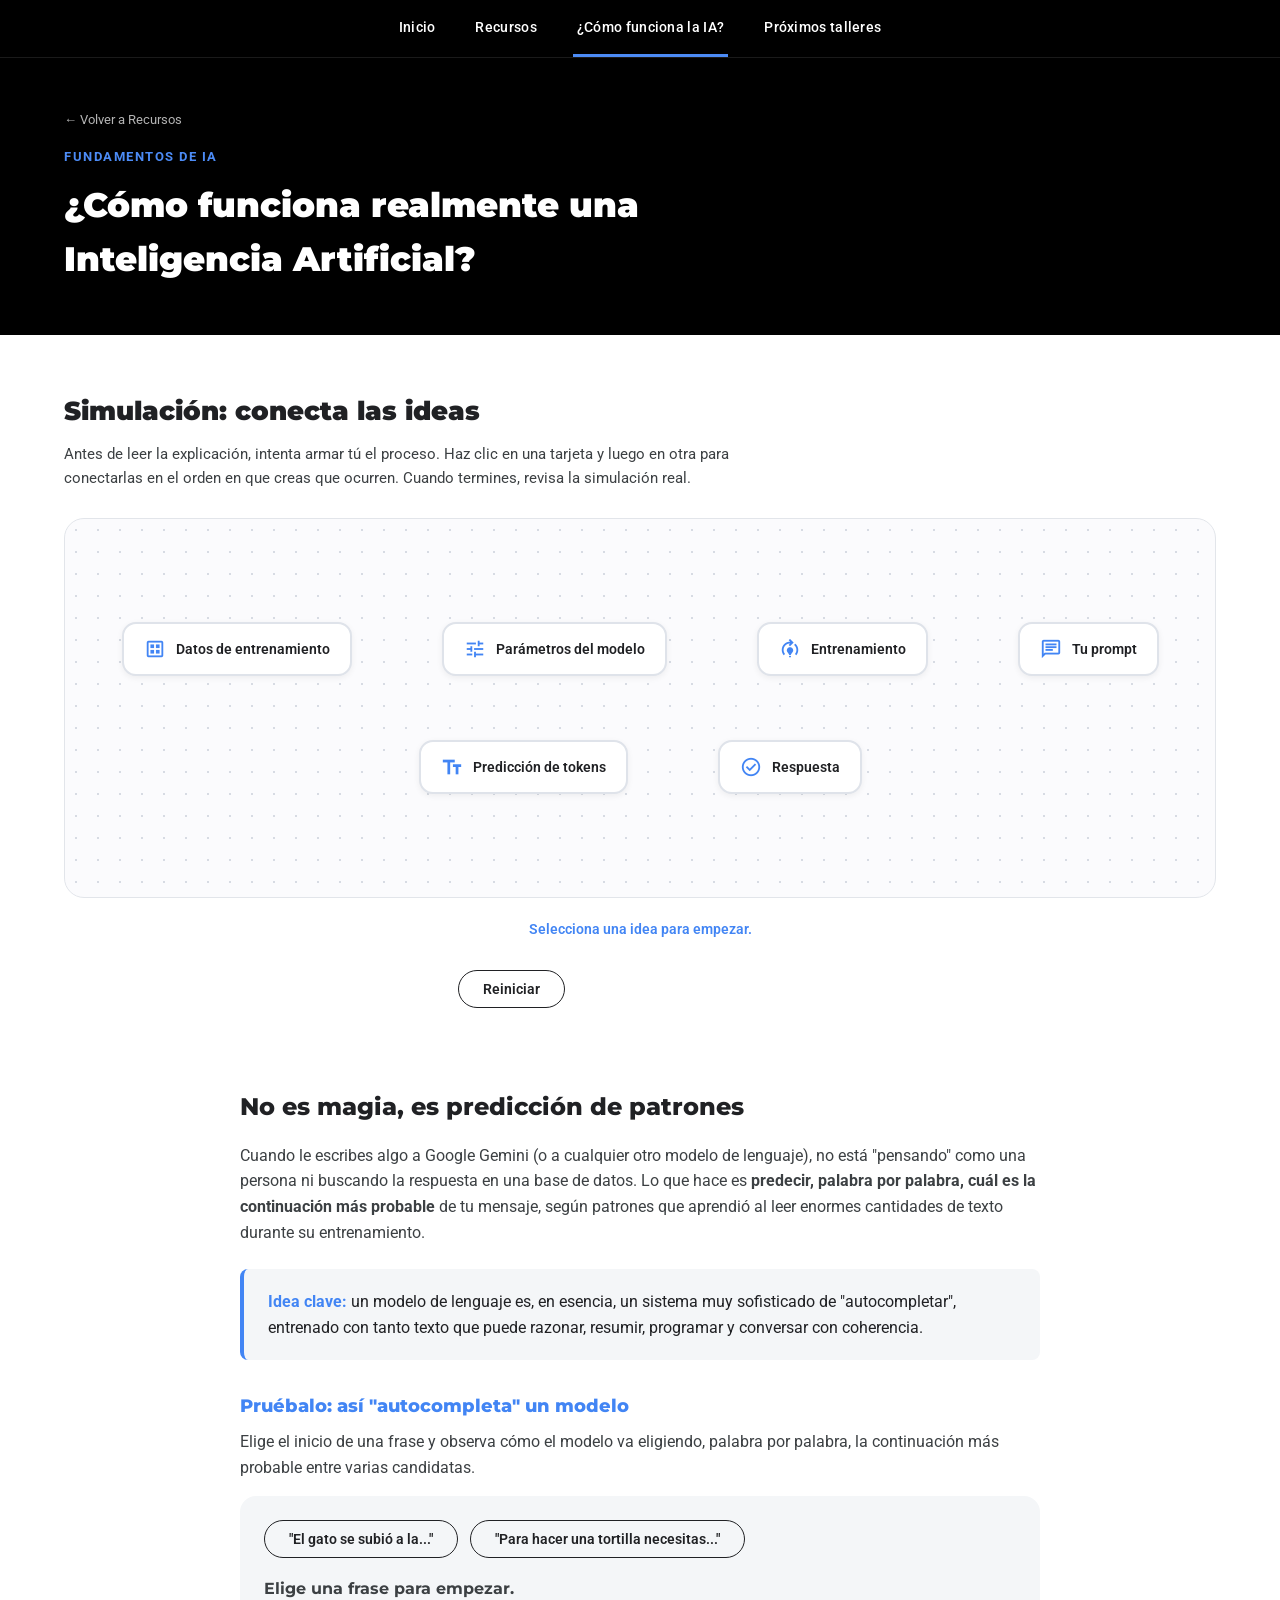
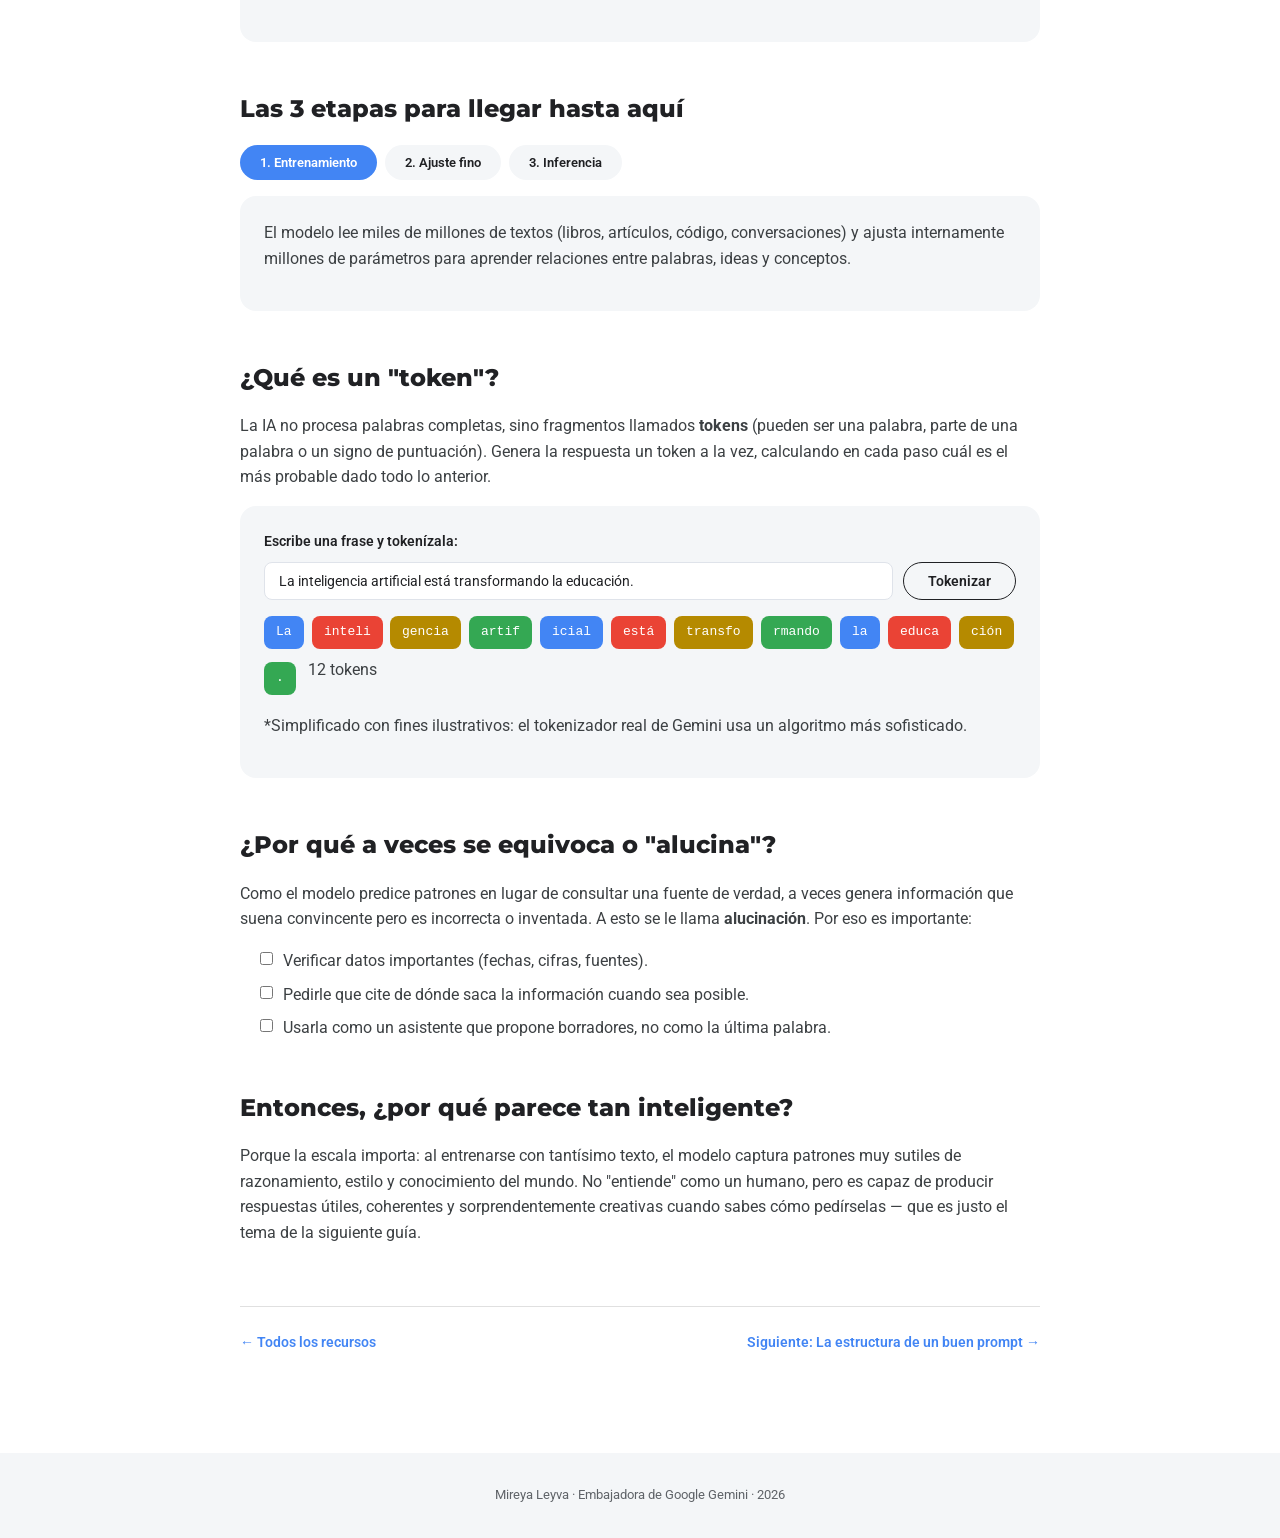
==== commit f4a890ec: "Menú hamburguesa en móvil y sección de hashtag completa Navbar en móvil ahora muestra solo Inicio + " ====
--- a/como-funciona-la-ia.html
+++ b/como-funciona-la-ia.html
@@ -18,11 +18,16 @@
   </head>
   <body>
     <nav class="site-nav">
-      <div class="container">
+      <div class="container nav-bar">
         <a href="index.html">Inicio</a>
-        <a href="recursos.html">Recursos</a>
-        <a href="como-funciona-la-ia.html" class="active">¿Cómo funciona la IA?</a>
-        <a href="proximos-talleres.html">Próximos talleres</a>
+        <button type="button" class="nav-toggle" id="navToggle" aria-expanded="false" aria-controls="navMenu" aria-label="Abrir menú">
+          <span class="icon material-symbols-outlined" aria-hidden="true">menu</span>
+        </button>
+        <div class="nav-menu" id="navMenu">
+          <a href="recursos.html">Recursos</a>
+          <a href="como-funciona-la-ia.html" class="active">¿Cómo funciona la IA?</a>
+          <a href="proximos-talleres.html">Próximos talleres</a>
+        </div>
       </div>
     </nav>
 
--- a/styles.css
+++ b/styles.css
@@ -221,13 +221,6 @@
   z-index: 100;
 }
 
-.site-nav .container {
-  display: flex;
-  justify-content: center;
-  gap: 32px;
-  flex-wrap: wrap;
-}
-
 .site-nav a {
   display: inline-block;
   padding: 16px 4px;
@@ -244,6 +237,36 @@
 .site-nav a:hover,
 .site-nav a.active {
   border-bottom-color: var(--google-blue-light);
+}
+
+.nav-bar {
+  display: flex;
+  align-items: center;
+  justify-content: center;
+  gap: 32px;
+  flex-wrap: wrap;
+}
+
+.nav-menu {
+  display: flex;
+  align-items: center;
+  gap: 32px;
+  flex-wrap: wrap;
+}
+
+.nav-toggle {
+  display: none;
+  align-items: center;
+  justify-content: center;
+  background: none;
+  border: none;
+  color: var(--white);
+  cursor: pointer;
+  padding: 8px;
+}
+
+.nav-toggle .icon {
+  font-size: 26px;
 }
 
 /* 5. SECCIÓN DE BIENVENIDA */
@@ -438,6 +461,17 @@
   font-size: 28px;
   font-weight: 900;
   letter-spacing: 1px;
+}
+
+.banner-subtitle {
+  color: rgba(255, 255, 255, 0.65);
+  font-size: 14px;
+  margin-top: 10px;
+}
+
+.banner-black .banner-social {
+  justify-content: center;
+  margin: 16px auto 0;
 }
 
 .about-section {
@@ -1182,8 +1216,34 @@
     grid-template-columns: 1fr;
   }
 
-  .site-nav .container {
-    gap: 16px;
+  .nav-bar {
+    justify-content: space-between;
+  }
+
+  .nav-toggle {
+    display: flex;
+  }
+
+  .nav-menu {
+    display: none;
+    position: absolute;
+    top: 100%;
+    left: 0;
+    right: 0;
+    flex-direction: column;
+    align-items: stretch;
+    gap: 0;
+    background-color: var(--black);
+    border-top: 1px solid rgba(255, 255, 255, 0.1);
+    padding: 8px 0;
+  }
+
+  .nav-menu.open {
+    display: flex;
+  }
+
+  .nav-menu a {
+    padding: 14px 24px;
   }
 
   .content-hero h1 {
@@ -1236,13 +1296,8 @@
     padding: 0 16px;
   }
 
-  .site-nav a {
-    padding: 12px 8px;
-    font-size: 12.5px;
-  }
-
-  .site-nav .container {
-    gap: 4px;
+  .nav-menu a {
+    font-size: 14px;
   }
 
   .hero-section {
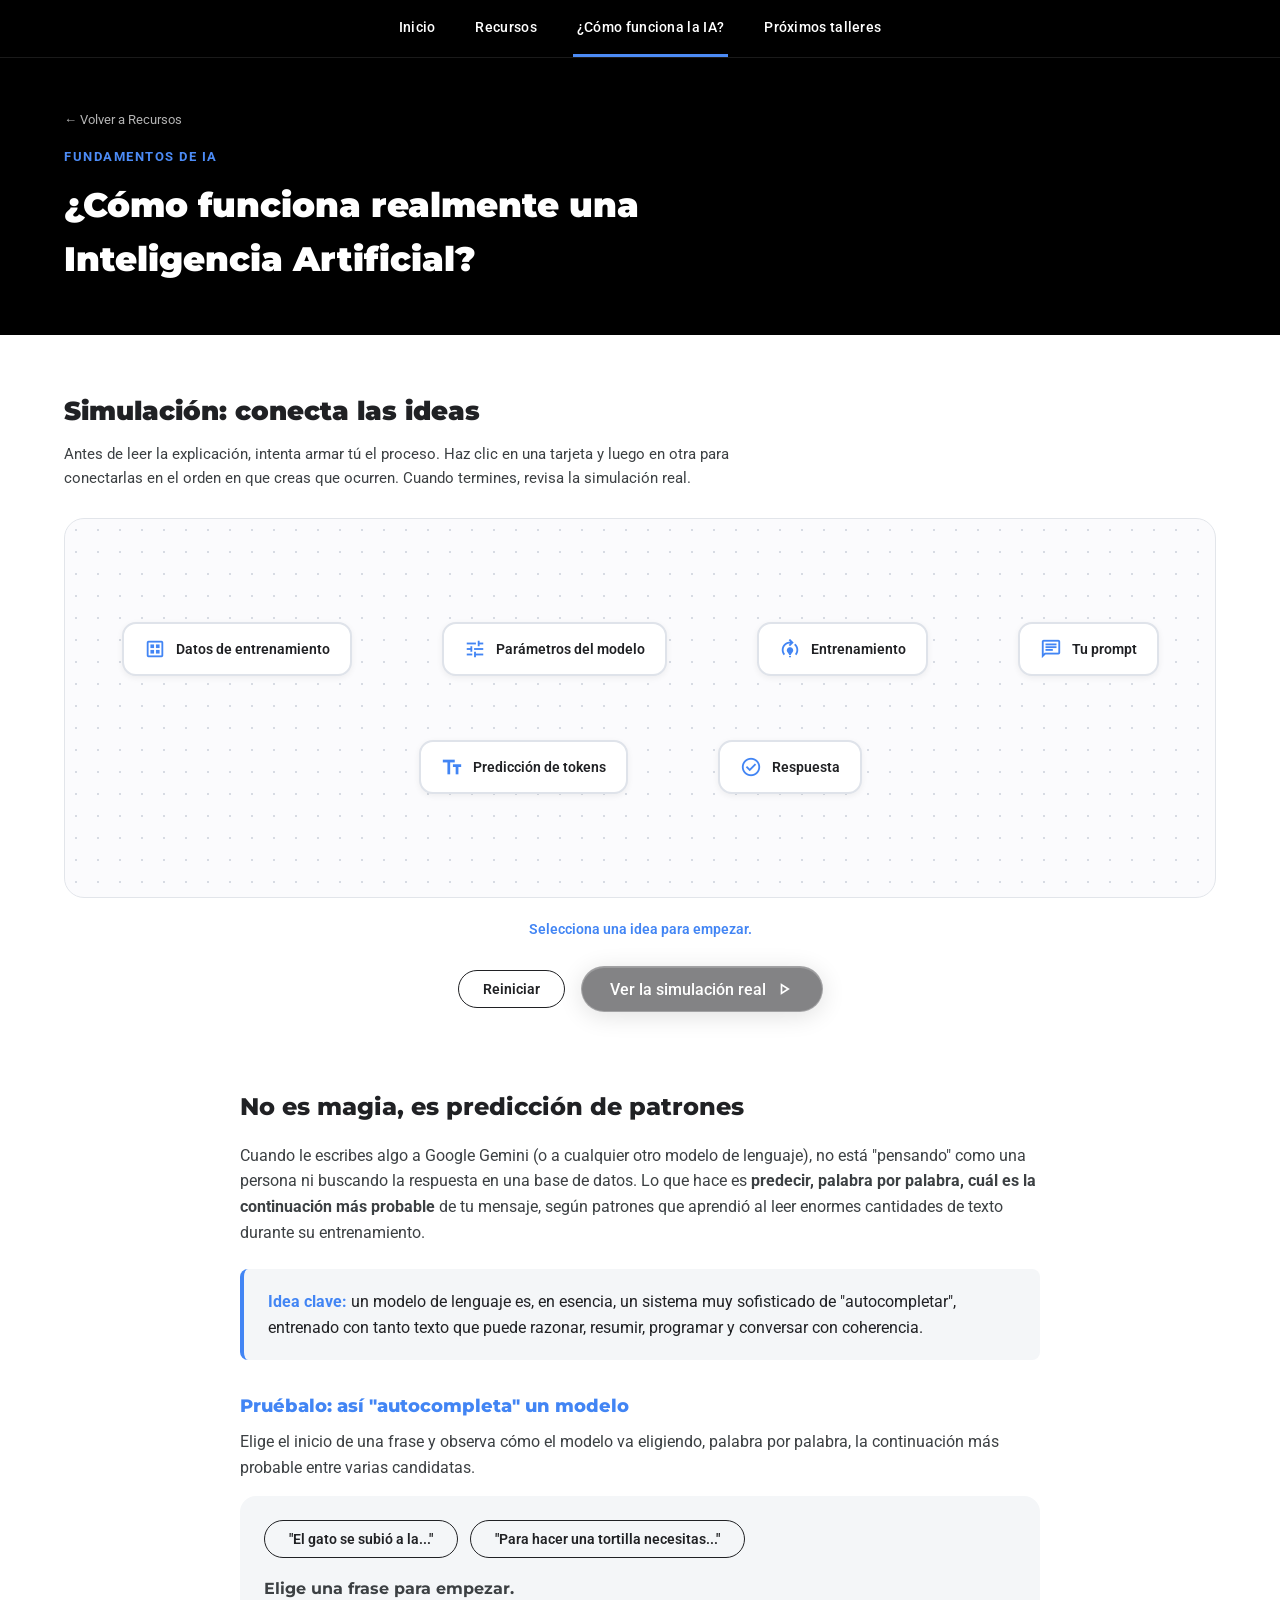
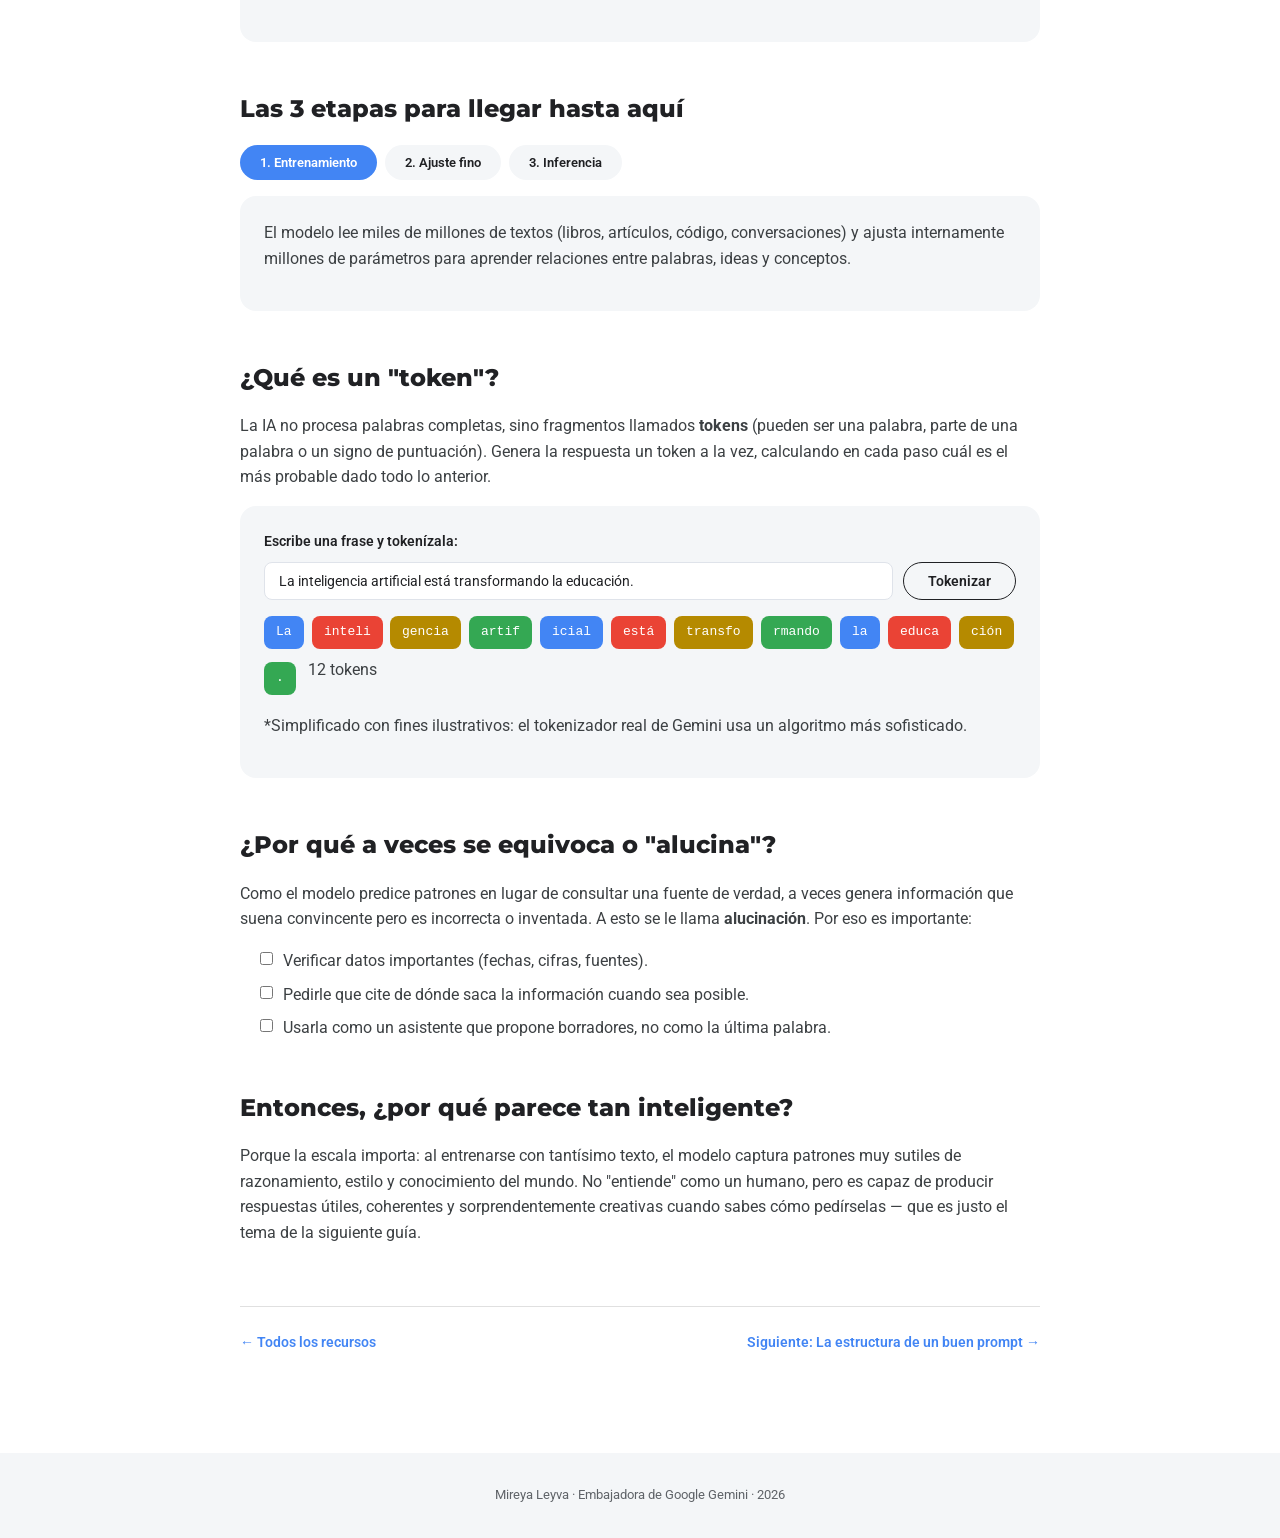
==== commit 36427e04: "Agrega cache-busting a styles.css y main.js GitHub Pages sirve estos archivos con Cache-Control: max" ====
--- a/como-funciona-la-ia.html
+++ b/como-funciona-la-ia.html
@@ -14,7 +14,7 @@
       href="https://fonts.googleapis.com/css2?family=Material+Symbols+Outlined:opsz,wght,FILL,GRAD@20..48,100..700,0..1,-50..200"
       rel="stylesheet"
     />
-    <link rel="stylesheet" href="styles.css" />
+    <link rel="stylesheet" href="styles.css?v=2" />
   </head>
   <body>
     <nav class="site-nav">
@@ -507,6 +507,6 @@
       })();
     </script>
 
-    <script src="main.js" defer></script>
+    <script src="main.js?v=2" defer></script>
   </body>
 </html>
--- a/styles.css
+++ b/styles.css
@@ -37,7 +37,8 @@
 .container {
   max-width: 1200px;
   margin: 0 auto;
-  padding: 0 24px;
+  padding-left: 24px;
+  padding-right: 24px;
 }
 
 /* 3. SECCIÓN HERO (Fondo Negro Superior) */
@@ -390,6 +391,11 @@
   letter-spacing: -0.5px;
   color: var(--text-main);
   line-height: 1.2;
+  text-align: center;
+}
+
+.intro-line {
+  display: inline;
 }
 
 .wave-letter {
@@ -461,6 +467,8 @@
   font-size: 28px;
   font-weight: 900;
   letter-spacing: 1px;
+  overflow-wrap: break-word;
+  word-break: break-word;
 }
 
 .banner-subtitle {
@@ -1142,6 +1150,82 @@
   margin-bottom: 0;
 }
 
+/* Lista de talleres */
+.workshops-list {
+  display: flex;
+  flex-direction: column;
+  gap: 16px;
+  margin: 32px 0;
+}
+
+.workshop-card {
+  display: flex;
+  align-items: center;
+  gap: 20px;
+  background-color: var(--bg-light);
+  border-radius: 16px;
+  padding: 20px 24px;
+}
+
+.workshop-date {
+  flex-shrink: 0;
+  display: flex;
+  flex-direction: column;
+  align-items: center;
+  justify-content: center;
+  width: 64px;
+  height: 64px;
+  border-radius: 12px;
+  background-color: var(--google-blue);
+  color: var(--white);
+}
+
+.workshop-day {
+  font-family: var(--font-heading);
+  font-size: 24px;
+  font-weight: 900;
+  line-height: 1;
+}
+
+.workshop-month {
+  font-size: 11px;
+  font-weight: 700;
+  text-transform: uppercase;
+  letter-spacing: 0.5px;
+}
+
+.workshop-info {
+  flex: 1;
+  min-width: 0;
+}
+
+.workshop-status {
+  display: inline-block;
+  background-color: var(--google-red);
+  color: var(--white);
+  font-size: 11px;
+  font-weight: 700;
+  text-transform: uppercase;
+  letter-spacing: 0.5px;
+  padding: 3px 10px;
+  border-radius: 50px;
+  margin-bottom: 8px;
+}
+
+.workshop-info h3 {
+  font-family: var(--font-heading);
+  font-size: 17px;
+  font-weight: 800;
+  color: var(--text-main);
+  margin-bottom: 4px;
+}
+
+.workshop-org {
+  font-size: 13px;
+  color: #5f6368;
+  margin-bottom: 0;
+}
+
 .content-nav-footer {
   display: flex;
   justify-content: space-between;
@@ -1188,6 +1272,10 @@
 
   .google-badge {
     align-self: center;
+  }
+
+  .about-section {
+    margin-top: 24px;
   }
 
   .layout-grid {
@@ -1293,7 +1381,8 @@
 /* Teléfonos pequeños */
 @media (max-width: 480px) {
   .container {
-    padding: 0 16px;
+    padding-left: 16px;
+    padding-right: 16px;
   }
 
   .nav-menu a {
@@ -1314,6 +1403,15 @@
 
   .intro-title {
     font-size: clamp(20px, 7vw, 30px);
+  }
+
+  .intro-line {
+    display: block;
+    margin-bottom: 8px;
+  }
+
+  .intro-line:last-child {
+    margin-bottom: 0;
   }
 
   .gemini-logo {
@@ -1365,6 +1463,15 @@
 
   .pizarra-heading {
     font-size: 21px;
+  }
+
+  .banner-black h2 {
+    font-size: 15px;
+    letter-spacing: 0.3px;
+  }
+
+  .banner-subtitle {
+    font-size: 13px;
   }
 }
 
